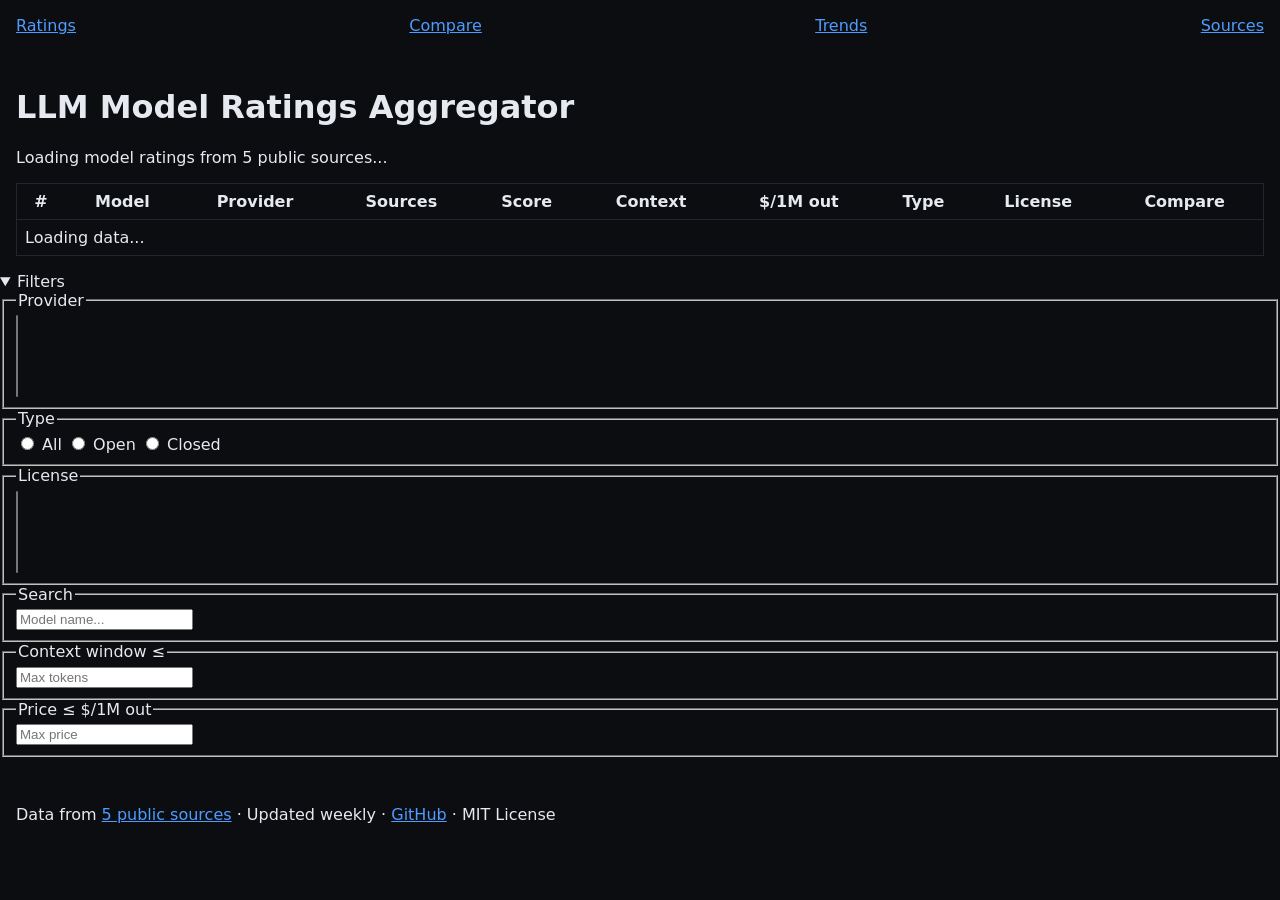
==== index.html @ 836c4722 "chore: initialize repository foundation and deploy workflow - Add MIT LICENSE - Add robots.txt and s" ====
<!DOCTYPE html>
<html lang="en">
<head>
  <meta charset="UTF-8">
  <meta name="viewport" content="width=device-width, initial-scale=1.0">
  <meta name="description" content="LLM Model Ratings Aggregator - Compare LLM models across LMArena, Artificial Analysis, Open LLM Leaderboard, LLM Stats, and BenchLM.">
  <title>LLM Model Ratings Aggregator</title>
  <link rel="canonical" href="https://ai-model-rating.bossincrypto.dev/">
  <meta property="og:title" content="LLM Model Ratings Aggregator">
  <meta property="og:description" content="Compare LLM models across LMArena, Artificial Analysis, Open LLM Leaderboard, LLM Stats, and BenchLM.">
  <meta property="og:type" content="website">
  <meta property="og:url" content="https://ai-model-rating.bossincrypto.dev/">
  <meta property="og:image" content="https://ai-model-rating.bossincrypto.dev/favicon.svg">
  <link rel="stylesheet" href="assets/css/tokens.css">
  <link rel="stylesheet" href="assets/css/base.css">
  <link rel="stylesheet" href="assets/css/components.css">
  <link rel="stylesheet" href="assets/css/pages.css">
</head>
<body>
  <header>
    <nav aria-label="Main navigation">
      <a href="/" aria-current="page">Ratings</a>
      <a href="/compare.html">Compare</a>
      <a href="/trends.html">Trends</a>
      <a href="/sources.html">Sources</a>
    </nav>
  </header>
  <main>
    <h1>LLM Model Ratings Aggregator</h1>
    <p>Loading model ratings from 5 public sources...</p>
    <table id="ratings-table">
      <thead>
        <tr>
          <th scope="col">#</th>
          <th scope="col">Model</th>
          <th scope="col">Provider</th>
          <th scope="col">Sources</th>
          <th scope="col">Score</th>
          <th scope="col">Context</th>
          <th scope="col">$/1M out</th>
          <th scope="col">Type</th>
          <th scope="col">License</th>
          <th scope="col">Compare</th>
        </tr>
      </thead>
      <tbody>
        <tr><td colspan="10">Loading data...</td></tr>
      </tbody>
    </table>
    <noscript>
      <p>JavaScript is disabled. Showing static preview (first 5 models). Full interactivity requires JavaScript.</p>
    </noscript>
  </main>
  <aside aria-label="Filters">
    <details open>
      <summary>Filters</summary>
      <fieldset>
        <legend>Provider</legend>
        <select id="filter-provider" multiple size="5"></select>
      </fieldset>
      <fieldset>
        <legend>Type</legend>
        <label><input type="radio" name="type" value=""> All</label>
        <label><input type="radio" name="type" value="open"> Open</label>
        <label><input type="radio" name="type" value="closed"> Closed</label>
      </fieldset>
      <fieldset>
        <legend>License</legend>
        <select id="filter-license" multiple size="5"></select>
      </fieldset>
      <fieldset>
        <legend>Search</legend>
        <input type="search" id="filter-search" placeholder="Model name...">
      </fieldset>
      <fieldset>
        <legend>Context window ≤</legend>
        <input type="number" id="filter-context-max" placeholder="Max tokens" min="0">
      </fieldset>
      <fieldset>
        <legend>Price ≤ $/1M out</legend>
        <input type="number" id="filter-price-max" placeholder="Max price" min="0" step="0.1">
      </fieldset>
    </details>
    <p id="result-count" aria-live="polite"></p>
  </aside>
  <footer>
    <p>Data from <a href="/sources.html">5 public sources</a> · Updated weekly · <a href="https://github.com/BOSSincrypto/ai-model-rating">GitHub</a> · MIT License</p>
  </footer>
  <script src="assets/js/filters.js" defer></script>
</body>
</html>
---- assets/css/tokens.css ----
/* Design tokens for ai-model-rating - dark theme */

:root[data-theme="dark"] {
  --bg: #0b0d10;
  --surface: #14171c;
  --border: #22272f;
  --text: #e6e9ef;
  --muted: #8a93a3;
  --accent: #4f9cff;
  --success: #3ecf8e;
  --warning: #f0b429;
  --danger: #e5484d;
  --gradient-top: linear-gradient(90deg, #4f9cff, #3ecf8e);

  --space-1: 4px;
  --space-2: 8px;
  --space-3: 12px;
  --space-4: 16px;
  --space-5: 24px;
  --space-6: 32px;
  --space-7: 48px;
  --space-8: 64px;
  --space-9: 96px;

  --text-xs: 12px;
  --text-sm: 14px;
  --text-base: 16px;
  --text-lg: 20px;
  --text-xl: 24px;
  --text-2xl: 32px;

  --radius: 6px;
  --shadow-1: 0 1px 0 rgba(255,255,255,0.04) inset, 0 1px 2px rgba(0,0,0,0.4);
  --font-sans: ui-sans-serif, system-ui, -apple-system, "Segoe UI", Roboto, sans-serif;
  --font-mono: ui-monospace, "JetBrains Mono", "Cascadia Mono", Consolas, monospace;
}

/* Light theme tokens (not active in v1, but prepared) */
:root[data-theme="light"] {
  --bg: #f8f9fa;
  --surface: #ffffff;
  --border: #dee2e6;
  --text: #1a1d21;
  --muted: #6c757d;
  --accent: #2563eb;
  --success: #16a34a;
  --warning: #ca8a04;
  --danger: #dc2626;
  --gradient-top: linear-gradient(90deg, #2563eb, #16a34a);
}
---- assets/css/base.css ----
/* Reset + typography + layout for ai-model-rating */

html, body {
  background: var(--bg, #0b0d10);
  color: var(--text, #e6e9ef);
  font-family: var(--font-sans, ui-sans-serif, system-ui, -apple-system, "Segoe UI", Roboto, sans-serif);
  font-size: var(--text-base, 16px);
  margin: 0;
}

* {
  box-sizing: border-box;
}

header, main, footer {
  padding: var(--space-4, 16px);
}

nav {
  display: flex;
  flex-wrap: wrap;
  gap: var(--space-3, 12px);
  align-items: center;
  justify-content: space-between;
}

nav ul {
  display: flex;
  gap: var(--space-3, 12px);
  list-style: none;
  margin: 0;
  padding: 0;
}

a {
  color: var(--accent, #4f9cff);
}

table {
  border: 1px solid var(--border, #22272f);
  border-collapse: collapse;
  width: 100%;
}

th, td {
  padding: var(--space-2, 8px);
  border-bottom: 1px solid var(--border, #22272f);
}

.fallback-links ul {
  list-style: none;
}
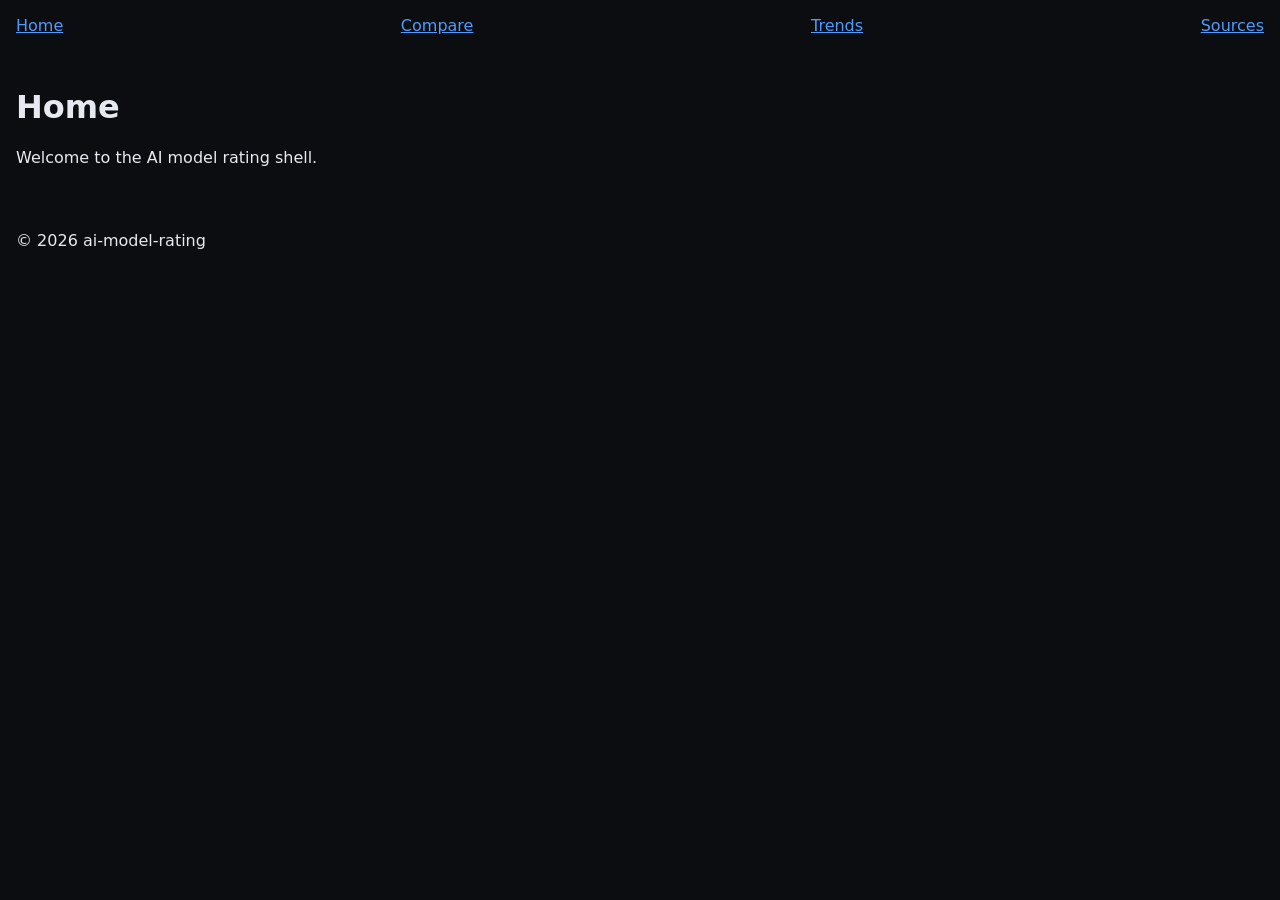
==== commit 6de13516: "chore: add milestone page shells and seed data scripts - Add minimal index.html, compare.html, trend" ====
--- a/index.html
+++ b/index.html
@@ -3,89 +3,32 @@
 <head>
   <meta charset="UTF-8">
   <meta name="viewport" content="width=device-width, initial-scale=1.0">
-  <meta name="description" content="LLM Model Ratings Aggregator - Compare LLM models across LMArena, Artificial Analysis, Open LLM Leaderboard, LLM Stats, and BenchLM.">
-  <title>LLM Model Ratings Aggregator</title>
+  <title>ai-model-rating</title>
+  <meta name="description" content="Lightweight static shell for the AI model rating site.">
   <link rel="canonical" href="https://ai-model-rating.bossincrypto.dev/">
-  <meta property="og:title" content="LLM Model Ratings Aggregator">
-  <meta property="og:description" content="Compare LLM models across LMArena, Artificial Analysis, Open LLM Leaderboard, LLM Stats, and BenchLM.">
-  <meta property="og:type" content="website">
-  <meta property="og:url" content="https://ai-model-rating.bossincrypto.dev/">
-  <meta property="og:image" content="https://ai-model-rating.bossincrypto.dev/favicon.svg">
   <link rel="stylesheet" href="assets/css/tokens.css">
   <link rel="stylesheet" href="assets/css/base.css">
   <link rel="stylesheet" href="assets/css/components.css">
-  <link rel="stylesheet" href="assets/css/pages.css">
 </head>
 <body>
   <header>
     <nav aria-label="Main navigation">
-      <a href="/" aria-current="page">Ratings</a>
+      <a href="/">Home</a>
       <a href="/compare.html">Compare</a>
       <a href="/trends.html">Trends</a>
       <a href="/sources.html">Sources</a>
     </nav>
   </header>
   <main>
-    <h1>LLM Model Ratings Aggregator</h1>
-    <p>Loading model ratings from 5 public sources...</p>
-    <table id="ratings-table">
-      <thead>
-        <tr>
-          <th scope="col">#</th>
-          <th scope="col">Model</th>
-          <th scope="col">Provider</th>
-          <th scope="col">Sources</th>
-          <th scope="col">Score</th>
-          <th scope="col">Context</th>
-          <th scope="col">$/1M out</th>
-          <th scope="col">Type</th>
-          <th scope="col">License</th>
-          <th scope="col">Compare</th>
-        </tr>
-      </thead>
-      <tbody>
-        <tr><td colspan="10">Loading data...</td></tr>
-      </tbody>
-    </table>
+    <h1>Home</h1>
+    <p>Welcome to the AI model rating shell.</p>
     <noscript>
-      <p>JavaScript is disabled. Showing static preview (first 5 models). Full interactivity requires JavaScript.</p>
+      <p>JavaScript appears to be disabled. This page is still accessible.</p>
     </noscript>
   </main>
-  <aside aria-label="Filters">
-    <details open>
-      <summary>Filters</summary>
-      <fieldset>
-        <legend>Provider</legend>
-        <select id="filter-provider" multiple size="5"></select>
-      </fieldset>
-      <fieldset>
-        <legend>Type</legend>
-        <label><input type="radio" name="type" value=""> All</label>
-        <label><input type="radio" name="type" value="open"> Open</label>
-        <label><input type="radio" name="type" value="closed"> Closed</label>
-      </fieldset>
-      <fieldset>
-        <legend>License</legend>
-        <select id="filter-license" multiple size="5"></select>
-      </fieldset>
-      <fieldset>
-        <legend>Search</legend>
-        <input type="search" id="filter-search" placeholder="Model name...">
-      </fieldset>
-      <fieldset>
-        <legend>Context window ≤</legend>
-        <input type="number" id="filter-context-max" placeholder="Max tokens" min="0">
-      </fieldset>
-      <fieldset>
-        <legend>Price ≤ $/1M out</legend>
-        <input type="number" id="filter-price-max" placeholder="Max price" min="0" step="0.1">
-      </fieldset>
-    </details>
-    <p id="result-count" aria-live="polite"></p>
-  </aside>
   <footer>
-    <p>Data from <a href="/sources.html">5 public sources</a> · Updated weekly · <a href="https://github.com/BOSSincrypto/ai-model-rating">GitHub</a> · MIT License</p>
+    <p>&copy; 2026 ai-model-rating</p>
   </footer>
-  <script src="assets/js/filters.js" defer></script>
+  <script src="assets/js/main.js" defer></script>
 </body>
 </html>
--- a/assets/css/components.css
+++ b/assets/css/components.css
@@ -0,0 +1,86 @@
+/* Components: table, card, button, badge, sparkline for ai-model-rating */
+
+.table-wrapper {
+  overflow-x: auto;
+  margin: var(--space-4, 16px) 0;
+}
+
+table {
+  border-collapse: collapse;
+  width: 100%;
+  font-size: var(--text-sm, 14px);
+}
+
+th, td {
+  padding: var(--space-2, 8px) var(--space-3, 12px);
+  border-bottom: 1px solid var(--border, #22272f);
+  text-align: left;
+}
+
+th {
+  background: var(--surface, #14171c);
+  font-weight: 600;
+  color: var(--muted, #8a93a3);
+  font-size: var(--text-xs, 12px);
+  text-transform: uppercase;
+  letter-spacing: 0.05em;
+  position: sticky;
+  top: 0;
+  z-index: 1;
+}
+
+tr:nth-child(even) {
+  background: var(--surface, #14171c);
+}
+
+tr:hover {
+  background: rgba(79, 156, 255, 0.08);
+}
+
+.badge {
+  display: inline-block;
+  padding: 2px var(--space-2, 8px);
+  border-radius: var(--radius, 6px);
+  font-size: var(--text-xs, 12px);
+  font-weight: 600;
+  text-transform: uppercase;
+}
+
+.badge--open { background: var(--success, #3ecf8e); color: #000; }
+.badge--closed { background: var(--warning, #f0b429); color: #000; }
+.badge--proprietary { background: var(--danger, #e5484d); color: #fff; }
+.badge--apache { background: var(--accent, #4f9cff); color: #fff; }
+.badge--mit { background: var(--muted, #8a93a3); color: #fff; }
+
+button {
+  height: 32px;
+  padding: 0 var(--space-3, 12px);
+  border: 1px solid var(--border, #22272f);
+  background: var(--surface, #14171c);
+  color: var(--text, #e6e9ef);
+  border-radius: var(--radius, 6px);
+  font-size: var(--text-sm, 14px);
+  cursor: pointer;
+  transition: background 0.15s, border-color 0.15s;
+}
+
+button:hover {
+  background: var(--border, #22272f);
+}
+
+button:focus-visible {
+  outline: 2px solid var(--accent, #4f9cff);
+  outline-offset: 2px;
+}
+
+.card {
+  background: var(--surface, #14171c);
+  border: 1px solid var(--border, #22272f);
+  border-radius: var(--radius, 6px);
+  padding: var(--space-4, 16px);
+}
+
+.sparkline {
+  width: 100px;
+  height: 24px;
+}
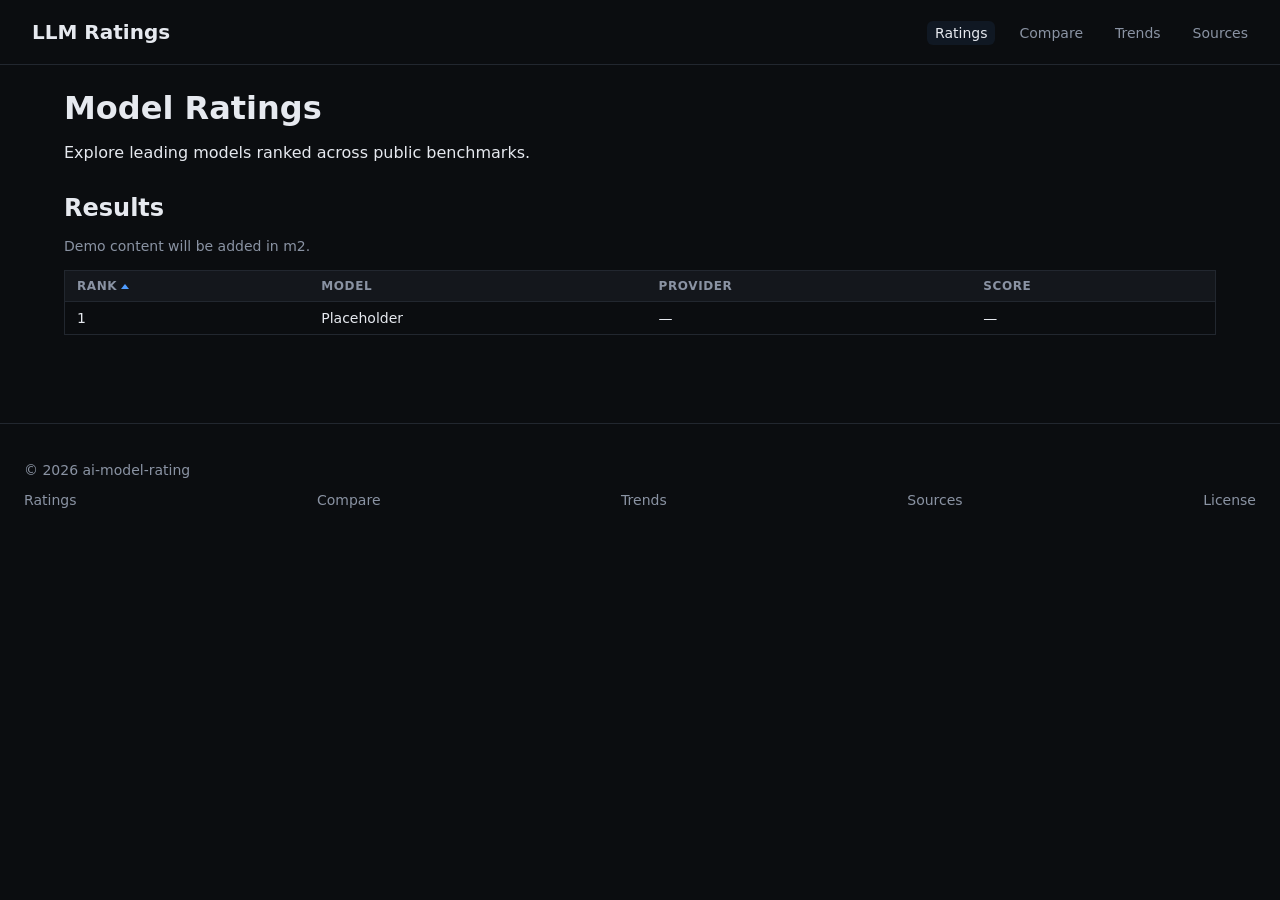
==== commit 802c6422: "feat(index): add shared dark-theme tokens and base page shells" ====
--- a/index.html
+++ b/index.html
@@ -1,33 +1,79 @@
 <!DOCTYPE html>
-<html lang="en">
+<html lang="en" data-theme="dark">
 <head>
   <meta charset="UTF-8">
   <meta name="viewport" content="width=device-width, initial-scale=1.0">
-  <title>ai-model-rating</title>
-  <meta name="description" content="Lightweight static shell for the AI model rating site.">
+  <title>LLM Model Ratings</title>
+  <meta name="description" content="Unified ratings for available LLMs across public benchmarks.">
   <link rel="canonical" href="https://ai-model-rating.bossincrypto.dev/">
+  <meta property="og:title" content="LLM Model Ratings">
+  <meta property="og:description" content="Unified ratings for available LLMs across public benchmarks.">
+  <meta property="og:url" content="https://ai-model-rating.bossincrypto.dev/">
+  <meta property="og:image" content="https://ai-model-rating.bossincrypto.dev/favicon.svg">
   <link rel="stylesheet" href="assets/css/tokens.css">
   <link rel="stylesheet" href="assets/css/base.css">
   <link rel="stylesheet" href="assets/css/components.css">
+  <link rel="stylesheet" href="assets/css/pages.css">
 </head>
 <body>
-  <header>
+  <header class="site-header">
     <nav aria-label="Main navigation">
-      <a href="/">Home</a>
+      <a class="brand" href="/">LLM Ratings</a>
+      <ul>
+        <li><a href="/" aria-current="page">Ratings</a></li>
+        <li><a href="/compare.html">Compare</a></li>
+        <li><a href="/trends.html">Trends</a></li>
+        <li><a href="/sources.html">Sources</a></li>
+      </ul>
+    </nav>
+  </header>
+  <main class="page-main">
+    <h1>Model Ratings</h1>
+    <p>Explore leading models ranked across public benchmarks.</p>
+    <section class="results-area" aria-labelledby="results-heading">
+      <h2 id="results-heading">Results</h2>
+      <p class="results-count" aria-live="polite">Demo content will be added in m2.</p>
+      <div class="table-wrapper">
+        <table aria-label="Model ratings">
+          <thead>
+            <tr>
+              <th class="sortable" aria-sort="ascending" tabindex="0" role="button">Rank</th>
+              <th class="sortable" aria-sort="none" tabindex="0" role="button">Model</th>
+              <th class="sortable" aria-sort="none" tabindex="0" role="button">Provider</th>
+              <th class="sortable" aria-sort="none" tabindex="0" role="button">Score</th>
+            </tr>
+          </thead>
+          <tbody>
+            <tr>
+              <td>1</td>
+              <td>Placeholder</td>
+              <td>—</td>
+              <td>—</td>
+            </tr>
+          </tbody>
+        </table>
+      </div>
+      <noscript>
+        <div class="noscript-content">
+          <p>JavaScript appears to be disabled. This page is still accessible.</p>
+          <ul>
+            <li><a href="/compare.html">Compare two models</a></li>
+            <li><a href="/trends.html">Review benchmark trends</a></li>
+            <li><a href="/sources.html">View source methodology</a></li>
+          </ul>
+        </div>
+      </noscript>
+    </section>
+  </main>
+  <footer class="site-footer">
+    <p>&copy; 2026 ai-model-rating</p>
+    <nav aria-label="Footer navigation">
+      <a href="/">Ratings</a>
       <a href="/compare.html">Compare</a>
       <a href="/trends.html">Trends</a>
       <a href="/sources.html">Sources</a>
+      <a href="/LICENSE">License</a>
     </nav>
-  </header>
-  <main>
-    <h1>Home</h1>
-    <p>Welcome to the AI model rating shell.</p>
-    <noscript>
-      <p>JavaScript appears to be disabled. This page is still accessible.</p>
-    </noscript>
-  </main>
-  <footer>
-    <p>&copy; 2026 ai-model-rating</p>
   </footer>
   <script src="assets/js/main.js" defer></script>
 </body>
--- a/assets/css/pages.css
+++ b/assets/css/pages.css
@@ -0,0 +1,242 @@
+/* Page-specific styles for ai-model-rating */
+
+/* Site header */
+.site-header {
+  border-bottom: 1px solid var(--border, #22272f);
+  padding: var(--space-4, 16px) var(--space-5, 24px);
+}
+
+.site-header .brand {
+  font-size: var(--text-lg, 20px);
+  font-weight: 700;
+  color: var(--text, #e6e9ef);
+  text-decoration: none;
+}
+
+.site-header .brand:hover {
+  color: var(--accent, #4f9cff);
+}
+
+.site-header nav ul {
+  display: flex;
+  gap: var(--space-4, 16px);
+  list-style: none;
+  margin: 0;
+  padding: 0;
+}
+
+.site-header nav a {
+  color: var(--muted, #8a93a3);
+  text-decoration: none;
+  font-size: var(--text-sm, 14px);
+  padding: var(--space-1, 4px) var(--space-2, 8px);
+  border-radius: var(--radius, 6px);
+}
+
+.site-header nav a:hover,
+.site-header nav a[aria-current="page"] {
+  color: var(--text, #e6e9ef);
+  background: rgba(79, 156, 255, 0.08);
+}
+
+.site-header nav a:focus-visible {
+  outline: 2px solid var(--accent, #4f9cff);
+  outline-offset: 2px;
+}
+
+/* Main content area */
+.page-main {
+  max-width: 1200px;
+  margin: 0 auto;
+  padding: var(--space-5, 24px) var(--space-5, 24px);
+}
+
+/* Page headings */
+.page-main h1 {
+  font-size: var(--text-2xl, 32px);
+  font-weight: 700;
+  margin: 0 0 var(--space-4, 16px) 0;
+  color: var(--text, #e6e9ef);
+}
+
+.page-main h2 {
+  font-size: var(--text-xl, 24px);
+  font-weight: 600;
+  margin: var(--space-6, 32px) 0 var(--space-4, 16px) 0;
+  color: var(--text, #e6e9ef);
+}
+
+/* Site footer */
+.site-footer {
+  border-top: 1px solid var(--border, #22272f);
+  padding: var(--space-5, 24px) var(--space-5, 24px);
+  margin-top: var(--space-7, 48px);
+  color: var(--muted, #8a93a3);
+  font-size: var(--text-sm, 14px);
+}
+
+.site-footer nav {
+  display: flex;
+  flex-wrap: wrap;
+  gap: var(--space-4, 16px);
+  margin-top: var(--space-3, 12px);
+}
+
+.site-footer nav a {
+  color: var(--muted, #8a93a3);
+  text-decoration: none;
+  font-size: var(--text-sm, 14px);
+}
+
+.site-footer nav a:hover {
+  color: var(--accent, #4f9cff);
+}
+
+.site-footer nav a:focus-visible {
+  outline: 2px solid var(--accent, #4f9cff);
+  outline-offset: 2px;
+}
+
+/* Index page table area */
+.results-area {
+  margin-top: var(--space-4, 16px);
+}
+
+.results-count {
+  font-size: var(--text-sm, 14px);
+  color: var(--muted, #8a93a3);
+  margin-bottom: var(--space-3, 12px);
+}
+
+/* Sortable table headers */
+th.sortable {
+  cursor: pointer;
+  user-select: none;
+}
+
+th.sortable:hover {
+  color: var(--accent, #4f9cff);
+}
+
+th.sortable:focus-visible {
+  outline: 2px solid var(--accent, #4f9cff);
+  outline-offset: -2px;
+  border-radius: var(--radius, 6px);
+}
+
+th.sortable::after {
+  content: '';
+  display: inline-block;
+  width: 0;
+  height: 0;
+  margin-left: var(--space-1, 4px);
+  vertical-align: middle;
+}
+
+th.sortable[aria-sort="ascending"]::after {
+  border-left: 4px solid transparent;
+  border-right: 4px solid transparent;
+  border-bottom: 5px solid var(--accent, #4f9cff);
+}
+
+th.sortable[aria-sort="descending"]::after {
+  border-left: 4px solid transparent;
+  border-right: 4px solid transparent;
+  border-top: 5px solid var(--accent, #4f9cff);
+}
+
+/* Source links with external indicator */
+.source-link {
+  display: inline-flex;
+  align-items: center;
+  gap: var(--space-1, 4px);
+  color: var(--accent, #4f9cff);
+  text-decoration: none;
+  font-size: var(--text-sm, 14px);
+}
+
+.source-link:hover {
+  text-decoration: underline;
+}
+
+.source-link:focus-visible {
+  outline: 2px solid var(--accent, #4f9cff);
+  outline-offset: 2px;
+  border-radius: var(--radius, 6px);
+}
+
+.source-link .external-icon {
+  width: 12px;
+  height: 12px;
+  flex-shrink: 0;
+}
+
+/* No-JS fallback content */
+.noscript-content {
+  background: var(--surface, #14171c);
+  border: 1px solid var(--border, #22272f);
+  border-radius: var(--radius, 6px);
+  padding: var(--space-4, 16px);
+  margin-top: var(--space-4, 16px);
+}
+
+.noscript-content p {
+  margin: 0 0 var(--space-2, 8px) 0;
+  color: var(--muted, #8a93a3);
+  font-size: var(--text-sm, 14px);
+}
+
+.noscript-content ul {
+  list-style: none;
+  padding: 0;
+  margin: 0;
+}
+
+.noscript-content li {
+  padding: var(--space-2, 8px) 0;
+  border-bottom: 1px solid var(--border, #22272f);
+}
+
+.noscript-content li:last-child {
+  border-bottom: none;
+}
+
+/* Card grid (for sources) */
+.card-grid {
+  display: grid;
+  grid-template-columns: 1fr;
+  gap: var(--space-4, 16px);
+}
+
+@media (min-width: 640px) {
+  .card-grid {
+    grid-template-columns: repeat(2, 1fr);
+  }
+}
+
+@media (min-width: 1024px) {
+  .card-grid {
+    grid-template-columns: repeat(3, 1fr);
+  }
+}
+
+/* Global focus-visible for links and interactive elements */
+a:focus-visible {
+  outline: 2px solid var(--accent, #4f9cff);
+  outline-offset: 2px;
+  border-radius: var(--radius, 6px);
+}
+
+/* Table row focus for keyboard navigation */
+tr:focus-visible {
+  outline: 2px solid var(--accent, #4f9cff);
+  outline-offset: -2px;
+}
+
+/* Reduced motion preference */
+@media (prefers-reduced-motion: reduce) {
+  * {
+    transition: none !important;
+    animation: none !important;
+  }
+}
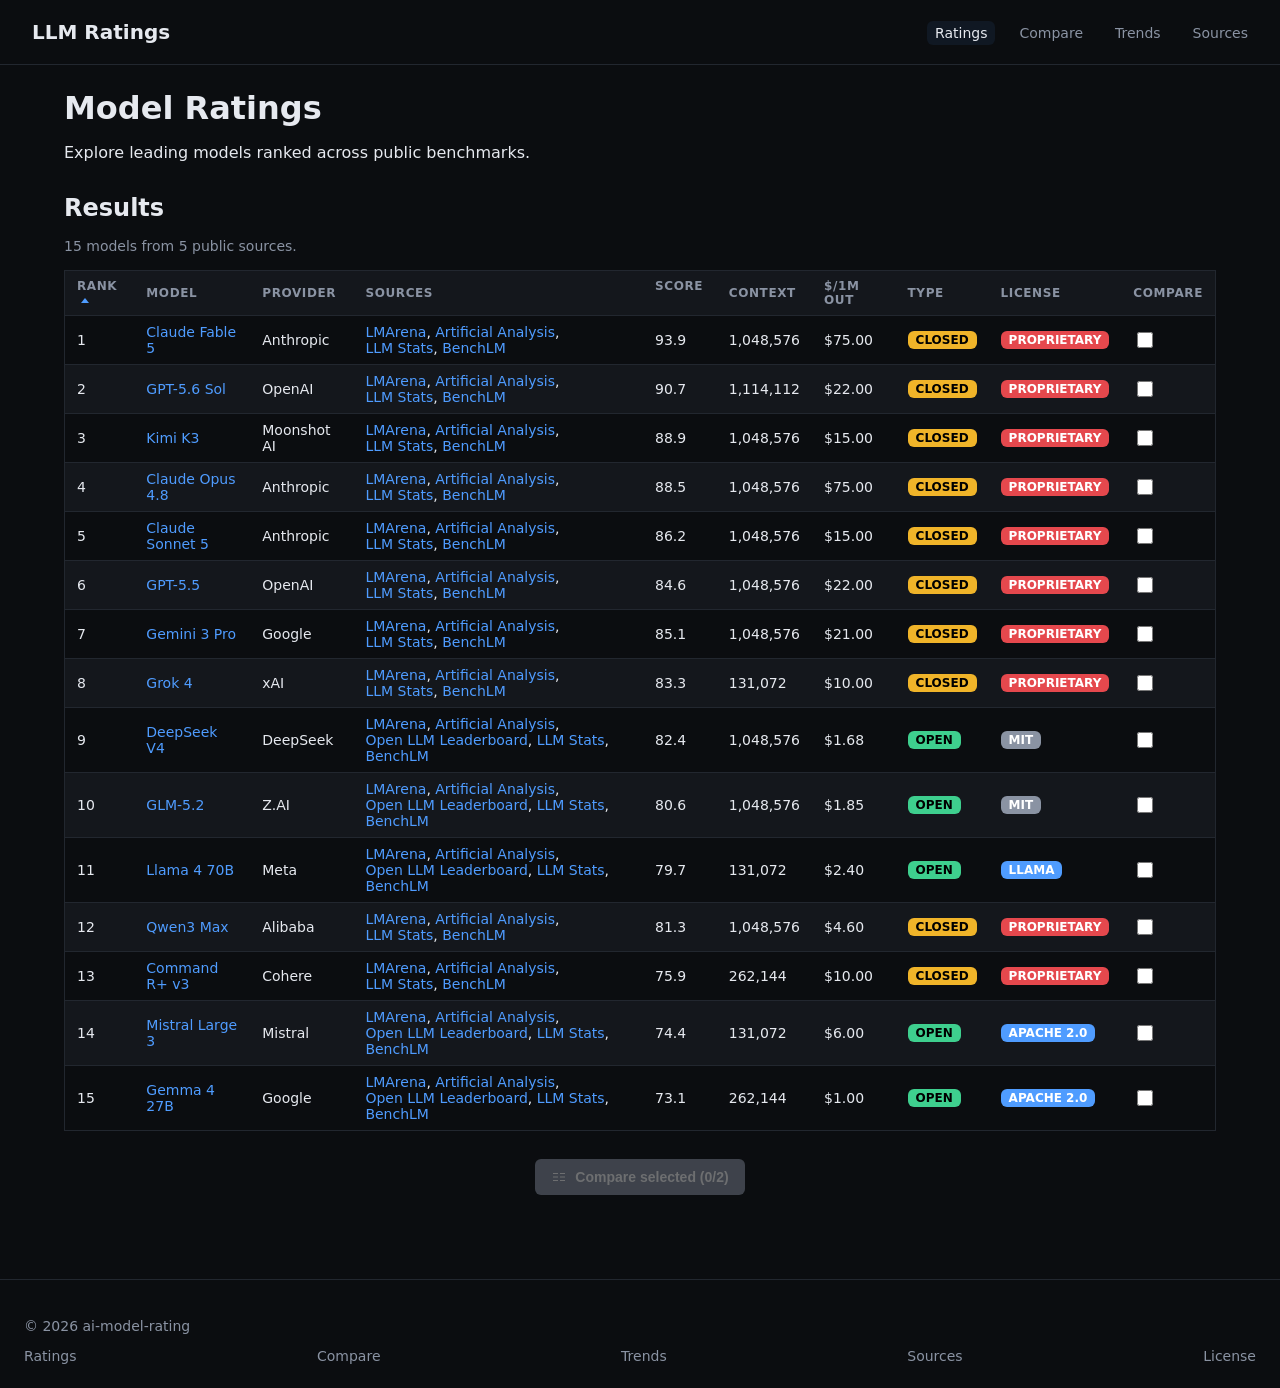
==== commit 379bdc9d: "feat(index): add aggregator table with source links and compare selection" ====
--- a/index.html
+++ b/index.html
@@ -32,32 +32,217 @@
     <p>Explore leading models ranked across public benchmarks.</p>
     <section class="results-area" aria-labelledby="results-heading">
       <h2 id="results-heading">Results</h2>
-      <p class="results-count" aria-live="polite">Demo content will be added in m2.</p>
+      <p class="results-count" aria-live="polite">15 models from 5 public sources.</p>
       <div class="table-wrapper">
-        <table aria-label="Model ratings">
+        <table id="results-table" aria-label="Model ratings">
           <thead>
             <tr>
-              <th class="sortable" aria-sort="ascending" tabindex="0" role="button">Rank</th>
-              <th class="sortable" aria-sort="none" tabindex="0" role="button">Model</th>
-              <th class="sortable" aria-sort="none" tabindex="0" role="button">Provider</th>
-              <th class="sortable" aria-sort="none" tabindex="0" role="button">Score</th>
+              <th class="sortable col-rank" aria-sort="ascending" tabindex="0" role="button">Rank</th>
+              <th class="sortable col-model" aria-sort="none" tabindex="0" role="button">Model</th>
+              <th class="sortable col-provider" aria-sort="none" tabindex="0" role="button">Provider</th>
+              <th class="col-sources">Sources</th>
+              <th class="sortable col-score" aria-sort="none" tabindex="0" role="button">Score</th>
+              <th class="sortable col-context" aria-sort="none" tabindex="0" role="button">Context</th>
+              <th class="sortable col-price" aria-sort="none" tabindex="0" role="button">$/1M out</th>
+              <th class="sortable col-type" aria-sort="none" tabindex="0" role="button">Type</th>
+              <th class="sortable col-license" aria-sort="none" tabindex="0" role="button">License</th>
+              <th class="col-compare">Compare</th>
             </tr>
           </thead>
           <tbody>
             <tr>
               <td>1</td>
-              <td>Placeholder</td>
-              <td>—</td>
-              <td>—</td>
+              <td><a href="https://lmarena.ai/" target="_blank" rel="noopener" class="source-link">Claude Fable 5</a></td>
+              <td>Anthropic</td>
+              <td><a href="https://lmarena.ai/" target="_blank" rel="noopener" class="source-link">LMArena</a>, <a href="https://artificialanalysis.ai/" target="_blank" rel="noopener" class="source-link">Artificial Analysis</a>, <a href="https://llm-stats.com/" target="_blank" rel="noopener" class="source-link">LLM Stats</a>, <a href="https://benchlm.ai/" target="_blank" rel="noopener" class="source-link">BenchLM</a></td>
+              <td>93.9</td>
+              <td>1,048,576</td>
+              <td>$75.00</td>
+              <td><span class="badge badge--closed">Closed</span></td>
+              <td><span class="badge badge--proprietary">Proprietary</span></td>
+              <td><label class="compare-control"><input type="checkbox" value="claude-fable-5" data-model-name="Claude Fable 5" aria-label="Select Claude Fable 5 for comparison"></label></td>
+            </tr>
+            <tr>
+              <td>2</td>
+              <td><a href="https://lmarena.ai/" target="_blank" rel="noopener" class="source-link">GPT-5.6 Sol</a></td>
+              <td>OpenAI</td>
+              <td><a href="https://lmarena.ai/" target="_blank" rel="noopener" class="source-link">LMArena</a>, <a href="https://artificialanalysis.ai/" target="_blank" rel="noopener" class="source-link">Artificial Analysis</a>, <a href="https://llm-stats.com/" target="_blank" rel="noopener" class="source-link">LLM Stats</a>, <a href="https://benchlm.ai/" target="_blank" rel="noopener" class="source-link">BenchLM</a></td>
+              <td>90.7</td>
+              <td>1,114,112</td>
+              <td>$22.00</td>
+              <td><span class="badge badge--closed">Closed</span></td>
+              <td><span class="badge badge--proprietary">Proprietary</span></td>
+              <td><label class="compare-control"><input type="checkbox" value="gpt-5-6-sol" data-model-name="GPT-5.6 Sol" aria-label="Select GPT-5.6 Sol for comparison"></label></td>
+            </tr>
+            <tr>
+              <td>3</td>
+              <td><a href="https://lmarena.ai/" target="_blank" rel="noopener" class="source-link">Kimi K3</a></td>
+              <td>Moonshot AI</td>
+              <td><a href="https://lmarena.ai/" target="_blank" rel="noopener" class="source-link">LMArena</a>, <a href="https://artificialanalysis.ai/" target="_blank" rel="noopener" class="source-link">Artificial Analysis</a>, <a href="https://llm-stats.com/" target="_blank" rel="noopener" class="source-link">LLM Stats</a>, <a href="https://benchlm.ai/" target="_blank" rel="noopener" class="source-link">BenchLM</a></td>
+              <td>88.9</td>
+              <td>1,048,576</td>
+              <td>$15.00</td>
+              <td><span class="badge badge--closed">Closed</span></td>
+              <td><span class="badge badge--proprietary">Proprietary</span></td>
+              <td><label class="compare-control"><input type="checkbox" value="kimi-k3" data-model-name="Kimi K3" aria-label="Select Kimi K3 for comparison"></label></td>
+            </tr>
+            <tr>
+              <td>4</td>
+              <td><a href="https://lmarena.ai/" target="_blank" rel="noopener" class="source-link">Claude Opus 4.8</a></td>
+              <td>Anthropic</td>
+              <td><a href="https://lmarena.ai/" target="_blank" rel="noopener" class="source-link">LMArena</a>, <a href="https://artificialanalysis.ai/" target="_blank" rel="noopener" class="source-link">Artificial Analysis</a>, <a href="https://llm-stats.com/" target="_blank" rel="noopener" class="source-link">LLM Stats</a>, <a href="https://benchlm.ai/" target="_blank" rel="noopener" class="source-link">BenchLM</a></td>
+              <td>88.5</td>
+              <td>1,048,576</td>
+              <td>$75.00</td>
+              <td><span class="badge badge--closed">Closed</span></td>
+              <td><span class="badge badge--proprietary">Proprietary</span></td>
+              <td><label class="compare-control"><input type="checkbox" value="claude-opus-4-8" data-model-name="Claude Opus 4.8" aria-label="Select Claude Opus 4.8 for comparison"></label></td>
+            </tr>
+            <tr>
+              <td>5</td>
+              <td><a href="https://lmarena.ai/" target="_blank" rel="noopener" class="source-link">Claude Sonnet 5</a></td>
+              <td>Anthropic</td>
+              <td><a href="https://lmarena.ai/" target="_blank" rel="noopener" class="source-link">LMArena</a>, <a href="https://artificialanalysis.ai/" target="_blank" rel="noopener" class="source-link">Artificial Analysis</a>, <a href="https://llm-stats.com/" target="_blank" rel="noopener" class="source-link">LLM Stats</a>, <a href="https://benchlm.ai/" target="_blank" rel="noopener" class="source-link">BenchLM</a></td>
+              <td>86.2</td>
+              <td>1,048,576</td>
+              <td>$15.00</td>
+              <td><span class="badge badge--closed">Closed</span></td>
+              <td><span class="badge badge--proprietary">Proprietary</span></td>
+              <td><label class="compare-control"><input type="checkbox" value="claude-sonnet-5" data-model-name="Claude Sonnet 5" aria-label="Select Claude Sonnet 5 for comparison"></label></td>
+            </tr>
+            <tr>
+              <td>6</td>
+              <td><a href="https://lmarena.ai/" target="_blank" rel="noopener" class="source-link">GPT-5.5</a></td>
+              <td>OpenAI</td>
+              <td><a href="https://lmarena.ai/" target="_blank" rel="noopener" class="source-link">LMArena</a>, <a href="https://artificialanalysis.ai/" target="_blank" rel="noopener" class="source-link">Artificial Analysis</a>, <a href="https://llm-stats.com/" target="_blank" rel="noopener" class="source-link">LLM Stats</a>, <a href="https://benchlm.ai/" target="_blank" rel="noopener" class="source-link">BenchLM</a></td>
+              <td>84.6</td>
+              <td>1,048,576</td>
+              <td>$22.00</td>
+              <td><span class="badge badge--closed">Closed</span></td>
+              <td><span class="badge badge--proprietary">Proprietary</span></td>
+              <td><label class="compare-control"><input type="checkbox" value="gpt-5-5" data-model-name="GPT-5.5" aria-label="Select GPT-5.5 for comparison"></label></td>
+            </tr>
+            <tr>
+              <td>7</td>
+              <td><a href="https://lmarena.ai/" target="_blank" rel="noopener" class="source-link">Gemini 3 Pro</a></td>
+              <td>Google</td>
+              <td><a href="https://lmarena.ai/" target="_blank" rel="noopener" class="source-link">LMArena</a>, <a href="https://artificialanalysis.ai/" target="_blank" rel="noopener" class="source-link">Artificial Analysis</a>, <a href="https://llm-stats.com/" target="_blank" rel="noopener" class="source-link">LLM Stats</a>, <a href="https://benchlm.ai/" target="_blank" rel="noopener" class="source-link">BenchLM</a></td>
+              <td>85.1</td>
+              <td>1,048,576</td>
+              <td>$21.00</td>
+              <td><span class="badge badge--closed">Closed</span></td>
+              <td><span class="badge badge--proprietary">Proprietary</span></td>
+              <td><label class="compare-control"><input type="checkbox" value="gemini-3-pro" data-model-name="Gemini 3 Pro" aria-label="Select Gemini 3 Pro for comparison"></label></td>
+            </tr>
+            <tr>
+              <td>8</td>
+              <td><a href="https://lmarena.ai/" target="_blank" rel="noopener" class="source-link">Grok 4</a></td>
+              <td>xAI</td>
+              <td><a href="https://lmarena.ai/" target="_blank" rel="noopener" class="source-link">LMArena</a>, <a href="https://artificialanalysis.ai/" target="_blank" rel="noopener" class="source-link">Artificial Analysis</a>, <a href="https://llm-stats.com/" target="_blank" rel="noopener" class="source-link">LLM Stats</a>, <a href="https://benchlm.ai/" target="_blank" rel="noopener" class="source-link">BenchLM</a></td>
+              <td>83.3</td>
+              <td>131,072</td>
+              <td>$10.00</td>
+              <td><span class="badge badge--closed">Closed</span></td>
+              <td><span class="badge badge--proprietary">Proprietary</span></td>
+              <td><label class="compare-control"><input type="checkbox" value="grok-4" data-model-name="Grok 4" aria-label="Select Grok 4 for comparison"></label></td>
+            </tr>
+            <tr>
+              <td>9</td>
+              <td><a href="https://lmarena.ai/" target="_blank" rel="noopener" class="source-link">DeepSeek V4</a></td>
+              <td>DeepSeek</td>
+              <td><a href="https://lmarena.ai/" target="_blank" rel="noopener" class="source-link">LMArena</a>, <a href="https://artificialanalysis.ai/" target="_blank" rel="noopener" class="source-link">Artificial Analysis</a>, <a href="https://huggingface.co/spaces/open-llm-leaderboard/open_llm_leaderboard" target="_blank" rel="noopener" class="source-link">Open LLM Leaderboard</a>, <a href="https://llm-stats.com/" target="_blank" rel="noopener" class="source-link">LLM Stats</a>, <a href="https://benchlm.ai/" target="_blank" rel="noopener" class="source-link">BenchLM</a></td>
+              <td>82.4</td>
+              <td>1,048,576</td>
+              <td>$1.68</td>
+              <td><span class="badge badge--open">Open</span></td>
+              <td><span class="badge badge--mit">MIT</span></td>
+              <td><label class="compare-control"><input type="checkbox" value="deepseek-v4" data-model-name="DeepSeek V4" aria-label="Select DeepSeek V4 for comparison"></label></td>
+            </tr>
+            <tr>
+              <td>10</td>
+              <td><a href="https://lmarena.ai/" target="_blank" rel="noopener" class="source-link">GLM-5.2</a></td>
+              <td>Z.AI</td>
+              <td><a href="https://lmarena.ai/" target="_blank" rel="noopener" class="source-link">LMArena</a>, <a href="https://artificialanalysis.ai/" target="_blank" rel="noopener" class="source-link">Artificial Analysis</a>, <a href="https://huggingface.co/spaces/open-llm-leaderboard/open_llm_leaderboard" target="_blank" rel="noopener" class="source-link">Open LLM Leaderboard</a>, <a href="https://llm-stats.com/" target="_blank" rel="noopener" class="source-link">LLM Stats</a>, <a href="https://benchlm.ai/" target="_blank" rel="noopener" class="source-link">BenchLM</a></td>
+              <td>80.6</td>
+              <td>1,048,576</td>
+              <td>$1.85</td>
+              <td><span class="badge badge--open">Open</span></td>
+              <td><span class="badge badge--mit">MIT</span></td>
+              <td><label class="compare-control"><input type="checkbox" value="glm-5-2" data-model-name="GLM-5.2" aria-label="Select GLM-5.2 for comparison"></label></td>
+            </tr>
+            <tr>
+              <td>11</td>
+              <td><a href="https://lmarena.ai/" target="_blank" rel="noopener" class="source-link">Llama 4 70B</a></td>
+              <td>Meta</td>
+              <td><a href="https://lmarena.ai/" target="_blank" rel="noopener" class="source-link">LMArena</a>, <a href="https://artificialanalysis.ai/" target="_blank" rel="noopener" class="source-link">Artificial Analysis</a>, <a href="https://huggingface.co/spaces/open-llm-leaderboard/open_llm_leaderboard" target="_blank" rel="noopener" class="source-link">Open LLM Leaderboard</a>, <a href="https://llm-stats.com/" target="_blank" rel="noopener" class="source-link">LLM Stats</a>, <a href="https://benchlm.ai/" target="_blank" rel="noopener" class="source-link">BenchLM</a></td>
+              <td>79.7</td>
+              <td>131,072</td>
+              <td>$2.40</td>
+              <td><span class="badge badge--open">Open</span></td>
+              <td><span class="badge badge--apache">Llama</span></td>
+              <td><label class="compare-control"><input type="checkbox" value="llama-4-70b" data-model-name="Llama 4 70B" aria-label="Select Llama 4 70B for comparison"></label></td>
+            </tr>
+            <tr>
+              <td>12</td>
+              <td><a href="https://lmarena.ai/" target="_blank" rel="noopener" class="source-link">Qwen3 Max</a></td>
+              <td>Alibaba</td>
+              <td><a href="https://lmarena.ai/" target="_blank" rel="noopener" class="source-link">LMArena</a>, <a href="https://artificialanalysis.ai/" target="_blank" rel="noopener" class="source-link">Artificial Analysis</a>, <a href="https://llm-stats.com/" target="_blank" rel="noopener" class="source-link">LLM Stats</a>, <a href="https://benchlm.ai/" target="_blank" rel="noopener" class="source-link">BenchLM</a></td>
+              <td>81.3</td>
+              <td>1,048,576</td>
+              <td>$4.60</td>
+              <td><span class="badge badge--closed">Closed</span></td>
+              <td><span class="badge badge--proprietary">Proprietary</span></td>
+              <td><label class="compare-control"><input type="checkbox" value="qwen3-max" data-model-name="Qwen3 Max" aria-label="Select Qwen3 Max for comparison"></label></td>
+            </tr>
+            <tr>
+              <td>13</td>
+              <td><a href="https://lmarena.ai/" target="_blank" rel="noopener" class="source-link">Command R+ v3</a></td>
+              <td>Cohere</td>
+              <td><a href="https://lmarena.ai/" target="_blank" rel="noopener" class="source-link">LMArena</a>, <a href="https://artificialanalysis.ai/" target="_blank" rel="noopener" class="source-link">Artificial Analysis</a>, <a href="https://llm-stats.com/" target="_blank" rel="noopener" class="source-link">LLM Stats</a>, <a href="https://benchlm.ai/" target="_blank" rel="noopener" class="source-link">BenchLM</a></td>
+              <td>75.9</td>
+              <td>262,144</td>
+              <td>$10.00</td>
+              <td><span class="badge badge--closed">Closed</span></td>
+              <td><span class="badge badge--proprietary">Proprietary</span></td>
+              <td><label class="compare-control"><input type="checkbox" value="command-r-plus-v3" data-model-name="Command R+ v3" aria-label="Select Command R+ v3 for comparison"></label></td>
+            </tr>
+            <tr>
+              <td>14</td>
+              <td><a href="https://lmarena.ai/" target="_blank" rel="noopener" class="source-link">Mistral Large 3</a></td>
+              <td>Mistral</td>
+              <td><a href="https://lmarena.ai/" target="_blank" rel="noopener" class="source-link">LMArena</a>, <a href="https://artificialanalysis.ai/" target="_blank" rel="noopener" class="source-link">Artificial Analysis</a>, <a href="https://huggingface.co/spaces/open-llm-leaderboard/open_llm_leaderboard" target="_blank" rel="noopener" class="source-link">Open LLM Leaderboard</a>, <a href="https://llm-stats.com/" target="_blank" rel="noopener" class="source-link">LLM Stats</a>, <a href="https://benchlm.ai/" target="_blank" rel="noopener" class="source-link">BenchLM</a></td>
+              <td>74.4</td>
+              <td>131,072</td>
+              <td>$6.00</td>
+              <td><span class="badge badge--open">Open</span></td>
+              <td><span class="badge badge--apache">Apache 2.0</span></td>
+              <td><label class="compare-control"><input type="checkbox" value="mistral-large-3" data-model-name="Mistral Large 3" aria-label="Select Mistral Large 3 for comparison"></label></td>
+            </tr>
+            <tr>
+              <td>15</td>
+              <td><a href="https://lmarena.ai/" target="_blank" rel="noopener" class="source-link">Gemma 4 27B</a></td>
+              <td>Google</td>
+              <td><a href="https://lmarena.ai/" target="_blank" rel="noopener" class="source-link">LMArena</a>, <a href="https://artificialanalysis.ai/" target="_blank" rel="noopener" class="source-link">Artificial Analysis</a>, <a href="https://huggingface.co/spaces/open-llm-leaderboard/open_llm_leaderboard" target="_blank" rel="noopener" class="source-link">Open LLM Leaderboard</a>, <a href="https://llm-stats.com/" target="_blank" rel="noopener" class="source-link">LLM Stats</a>, <a href="https://benchlm.ai/" target="_blank" rel="noopener" class="source-link">BenchLM</a></td>
+              <td>73.1</td>
+              <td>262,144</td>
+              <td>$1.00</td>
+              <td><span class="badge badge--open">Open</span></td>
+              <td><span class="badge badge--apache">Apache 2.0</span></td>
+              <td><label class="compare-control"><input type="checkbox" value="gemma-4-27b" data-model-name="Gemma 4 27B" aria-label="Select Gemma 4 27B for comparison"></label></td>
             </tr>
           </tbody>
         </table>
       </div>
+      <div class="compare-bar" id="compare-bar" hidden>
+        <button type="button" class="compare-button" id="compare-button" disabled>
+          <svg class="compare-icon" width="16" height="16" viewBox="0 0 16 16" fill="none" aria-hidden="true"><path d="M2 4h5v1H2V4zm0 3.5h5v1H2v-1zM2 11h5v1H2v-1zm7-7h5v1H9V4zm0 3.5h5v1H9v-1zm0 3.5h5v1H9v-1z" fill="currentColor"/></svg>
+          <span id="compare-button-text">Compare selected (0/2)</span>
+        </button>
+      </div>
       <noscript>
         <div class="noscript-content">
-          <p>JavaScript appears to be disabled. This page is still accessible.</p>
+          <p>JavaScript appears to be disabled. The table above still shows the latest model list and sources.</p>
           <ul>
-            <li><a href="/compare.html">Compare two models</a></li>
             <li><a href="/trends.html">Review benchmark trends</a></li>
             <li><a href="/sources.html">View source methodology</a></li>
           </ul>
--- a/assets/css/pages.css
+++ b/assets/css/pages.css
@@ -171,6 +171,70 @@
   flex-shrink: 0;
 }
 
+/* Compare selection bar */
+.compare-bar {
+  display: flex;
+  justify-content: center;
+  padding: var(--space-3, 12px) 0;
+}
+
+.compare-button {
+  display: inline-flex;
+  align-items: center;
+  gap: var(--space-2, 8px);
+  height: 36px;
+  padding: 0 var(--space-4, 16px);
+  background: var(--accent, #4f9cff);
+  color: #fff;
+  border: none;
+  border-radius: var(--radius, 6px);
+  font-size: var(--text-sm, 14px);
+  font-weight: 600;
+  cursor: pointer;
+  transition: opacity 0.15s, background 0.15s;
+}
+
+.compare-button:disabled {
+  opacity: 0.4;
+  cursor: not-allowed;
+  background: var(--muted, #8a93a3);
+}
+
+.compare-button:not(:disabled):hover {
+  background: #3d86e6;
+}
+
+.compare-button:not(:disabled):focus-visible {
+  outline: 2px solid var(--accent, #4f9cff);
+  outline-offset: 2px;
+}
+
+.compare-icon {
+  width: 16px;
+  height: 16px;
+  flex-shrink: 0;
+}
+
+/* Compare checkbox controls */
+.compare-control {
+  display: inline-flex;
+  align-items: center;
+  justify-content: center;
+  margin: 0;
+}
+
+.compare-control input[type="checkbox"] {
+  width: 16px;
+  height: 16px;
+  accent-color: var(--accent, #4f9cff);
+  cursor: pointer;
+}
+
+.compare-control input[type="checkbox"]:focus-visible {
+  outline: 2px solid var(--accent, #4f9cff);
+  outline-offset: 2px;
+}
+
 /* No-JS fallback content */
 .noscript-content {
   background: var(--surface, #14171c);
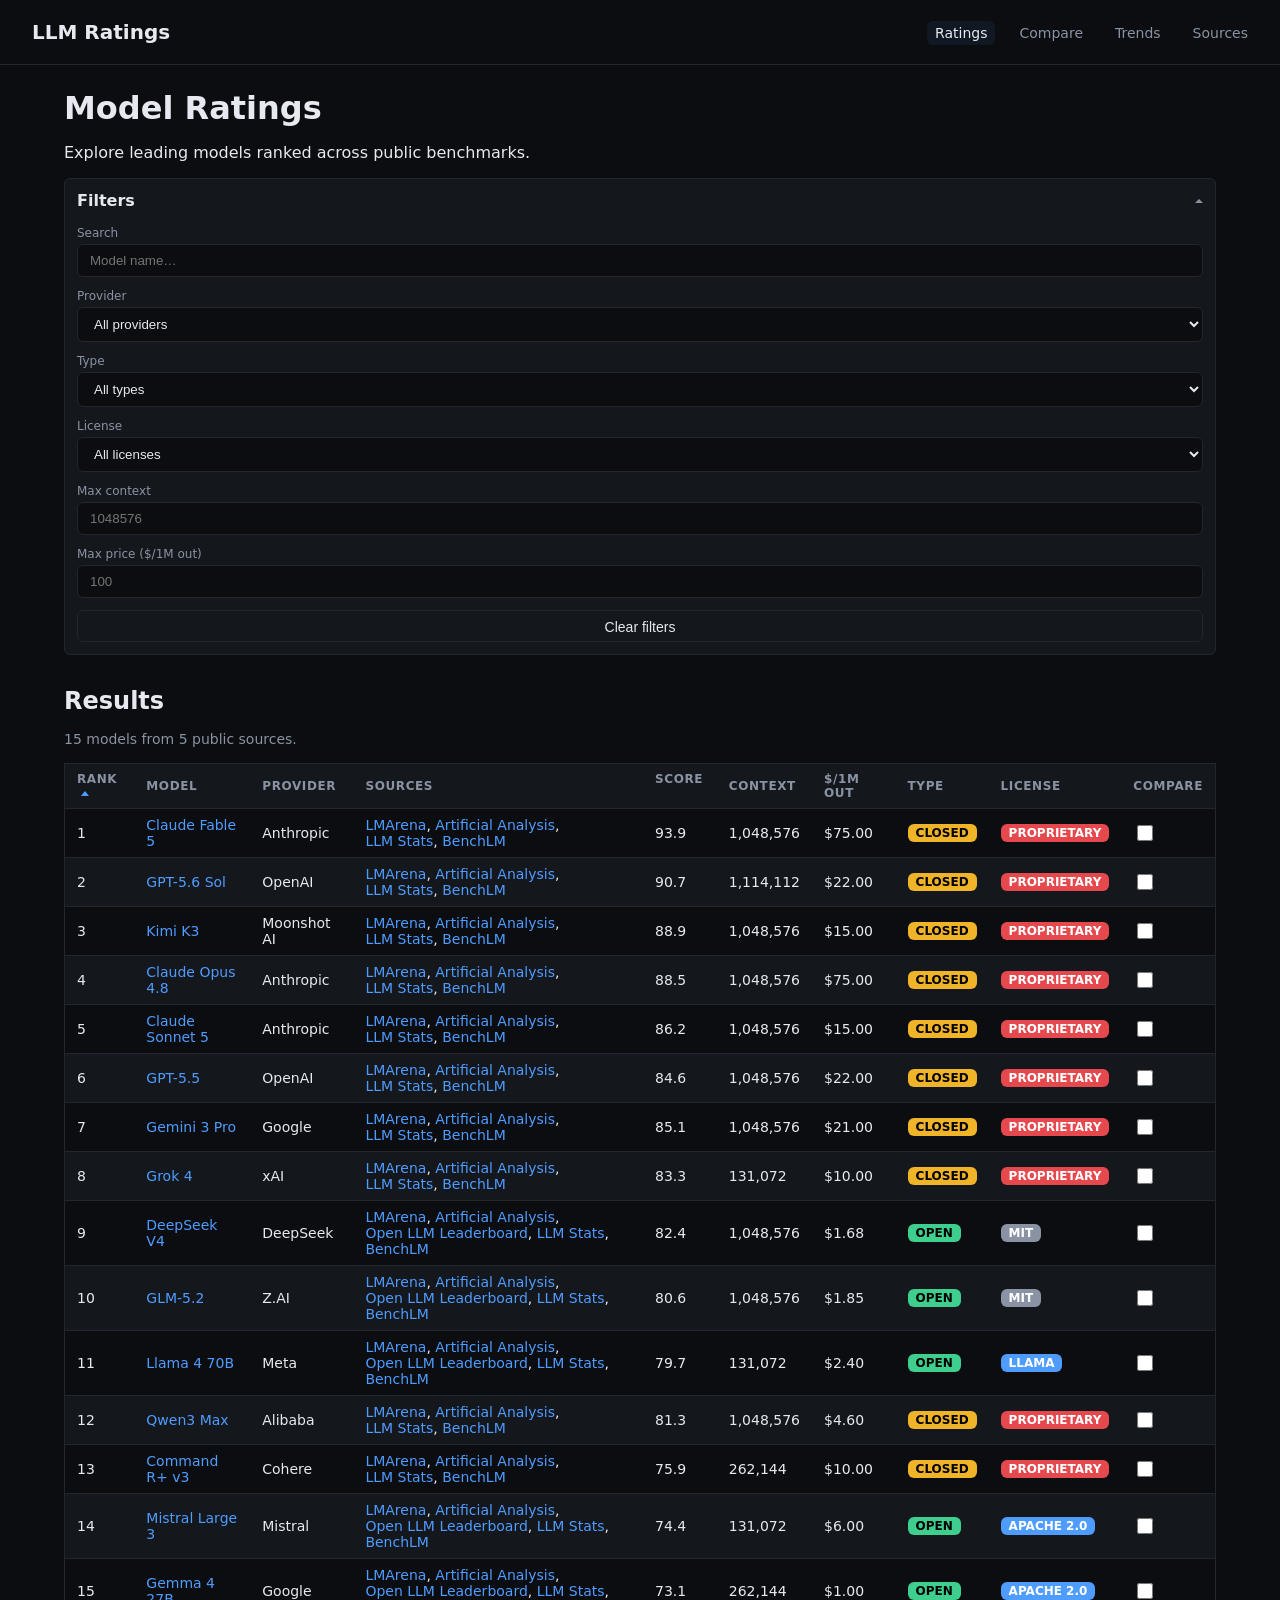
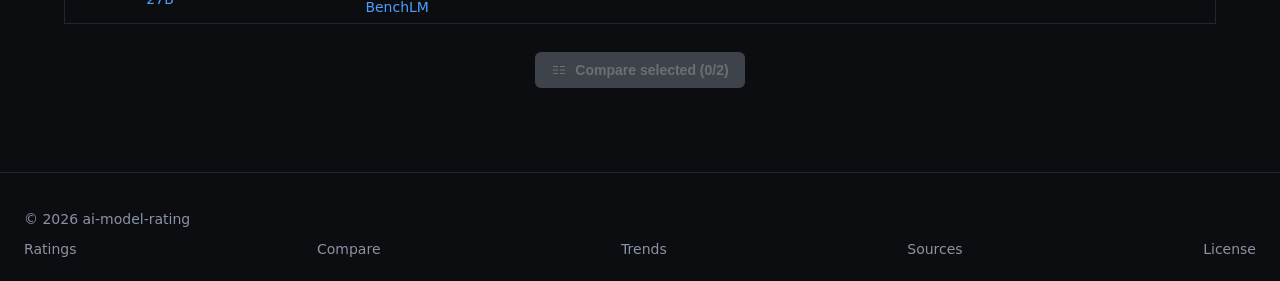
==== commit f345eaac: "feat(index): add filter sidebar with provider, type, license, search, range filters, sortable column" ====
--- a/index.html
+++ b/index.html
@@ -30,9 +30,52 @@
   <main class="page-main">
     <h1>Model Ratings</h1>
     <p>Explore leading models ranked across public benchmarks.</p>
+
+    <!-- Filter sidebar -->
+    <aside class="filter-sidebar" aria-label="Filters">
+      <details class="filter-section" open>
+        <summary>Filters</summary>
+        <div class="filter-controls">
+          <div class="filter-group">
+            <label for="filter-search">Search</label>
+            <input type="search" id="filter-search" placeholder="Model name…" aria-label="Search by model name">
+          </div>
+          <div class="filter-group">
+            <label for="filter-provider">Provider</label>
+            <select id="filter-provider" aria-label="Filter by provider">
+              <option value="">All providers</option>
+            </select>
+          </div>
+          <div class="filter-group">
+            <label for="filter-type">Type</label>
+            <select id="filter-type" aria-label="Filter by type">
+              <option value="">All types</option>
+              <option value="closed">Closed</option>
+              <option value="open">Open</option>
+            </select>
+          </div>
+          <div class="filter-group">
+            <label for="filter-license">License</label>
+            <select id="filter-license" aria-label="Filter by license">
+              <option value="">All licenses</option>
+            </select>
+          </div>
+          <div class="filter-group">
+            <label for="filter-max-context">Max context</label>
+            <input type="number" id="filter-max-context" placeholder="1048576" min="0" step="1" aria-label="Maximum context window (tokens)">
+          </div>
+          <div class="filter-group">
+            <label for="filter-max-price">Max price ($/1M out)</label>
+            <input type="number" id="filter-max-price" placeholder="100" min="0" step="0.01" aria-label="Maximum price per 1M output tokens">
+          </div>
+          <button type="button" id="filter-clear" class="filter-clear">Clear filters</button>
+        </div>
+      </details>
+    </aside>
+
     <section class="results-area" aria-labelledby="results-heading">
       <h2 id="results-heading">Results</h2>
-      <p class="results-count" aria-live="polite">15 models from 5 public sources.</p>
+      <p id="results-count" class="results-count" aria-live="polite">15 models from 5 public sources.</p>
       <div class="table-wrapper">
         <table id="results-table" aria-label="Model ratings">
           <thead>
@@ -261,5 +304,6 @@
     </nav>
   </footer>
   <script src="assets/js/main.js" defer></script>
+  <script src="assets/js/filters.js" defer></script>
 </body>
 </html>
--- a/assets/css/pages.css
+++ b/assets/css/pages.css
@@ -304,3 +304,95 @@
     animation: none !important;
   }
 }
+
+/* Filter sidebar for ai-model-rating */
+
+.filter-sidebar {
+  margin-bottom: var(--space-4, 16px);
+}
+
+.filter-section {
+  background: var(--surface, #14171c);
+  border: 1px solid var(--border, #22272f);
+  border-radius: var(--radius, 6px);
+  padding: var(--space-3, 12px);
+}
+
+.filter-section summary {
+  font-weight: 600;
+  color: var(--text, #e6e9ef);
+  cursor: pointer;
+  list-style: none;
+  display: flex;
+  justify-content: space-between;
+  align-items: center;
+}
+
+.filter-section summary::-webkit-details-marker {
+  display: none;
+}
+
+.filter-section summary::after {
+  content: '';
+  display: inline-block;
+  width: 0;
+  height: 0;
+  margin-left: var(--space-2, 8px);
+  vertical-align: middle;
+  border-left: 4px solid transparent;
+  border-right: 4px solid transparent;
+  border-top: 4px solid var(--muted, #8a93a3);
+}
+
+.filter-section[open] summary::after {
+  border-top: 0;
+  border-bottom: 4px solid var(--muted, #8a93a3);
+}
+
+.filter-controls {
+  margin-top: var(--space-4, 16px);
+  display: grid;
+  gap: var(--space-3, 12px);
+}
+
+.filter-group label {
+  display: block;
+  font-size: var(--text-xs, 12px);
+  color: var(--muted, #8a93a3);
+  margin-bottom: var(--space-1, 4px);
+}
+
+.filter-group input,
+.filter-group select {
+  width: 100%;
+  background: var(--bg, #0b0d10);
+  color: var(--text, #e6e9ef);
+  border: 1px solid var(--border, #22272f);
+  border-radius: var(--radius, 6px);
+  padding: var(--space-2, 8px) var(--space-3, 12px);
+}
+
+.filter-group input:focus,
+.filter-group select:focus {
+  outline: 2px solid var(--accent, #4f9cff);
+  outline-offset: 2px;
+}
+
+.filter-clear {
+  width: 100%;
+  background: var(--surface, #14171c);
+  color: var(--text, #e6e9ef);
+  border: 1px solid var(--border, #22272f);
+  border-radius: var(--radius, 6px);
+  padding: var(--space-2, 8px);
+  cursor: pointer;
+}
+
+.filter-clear:hover {
+  background: var(--border, #22272f);
+}
+
+.filter-clear:focus-visible {
+  outline: 2px solid var(--accent, #4f9cff);
+  outline-offset: 2px;
+}
